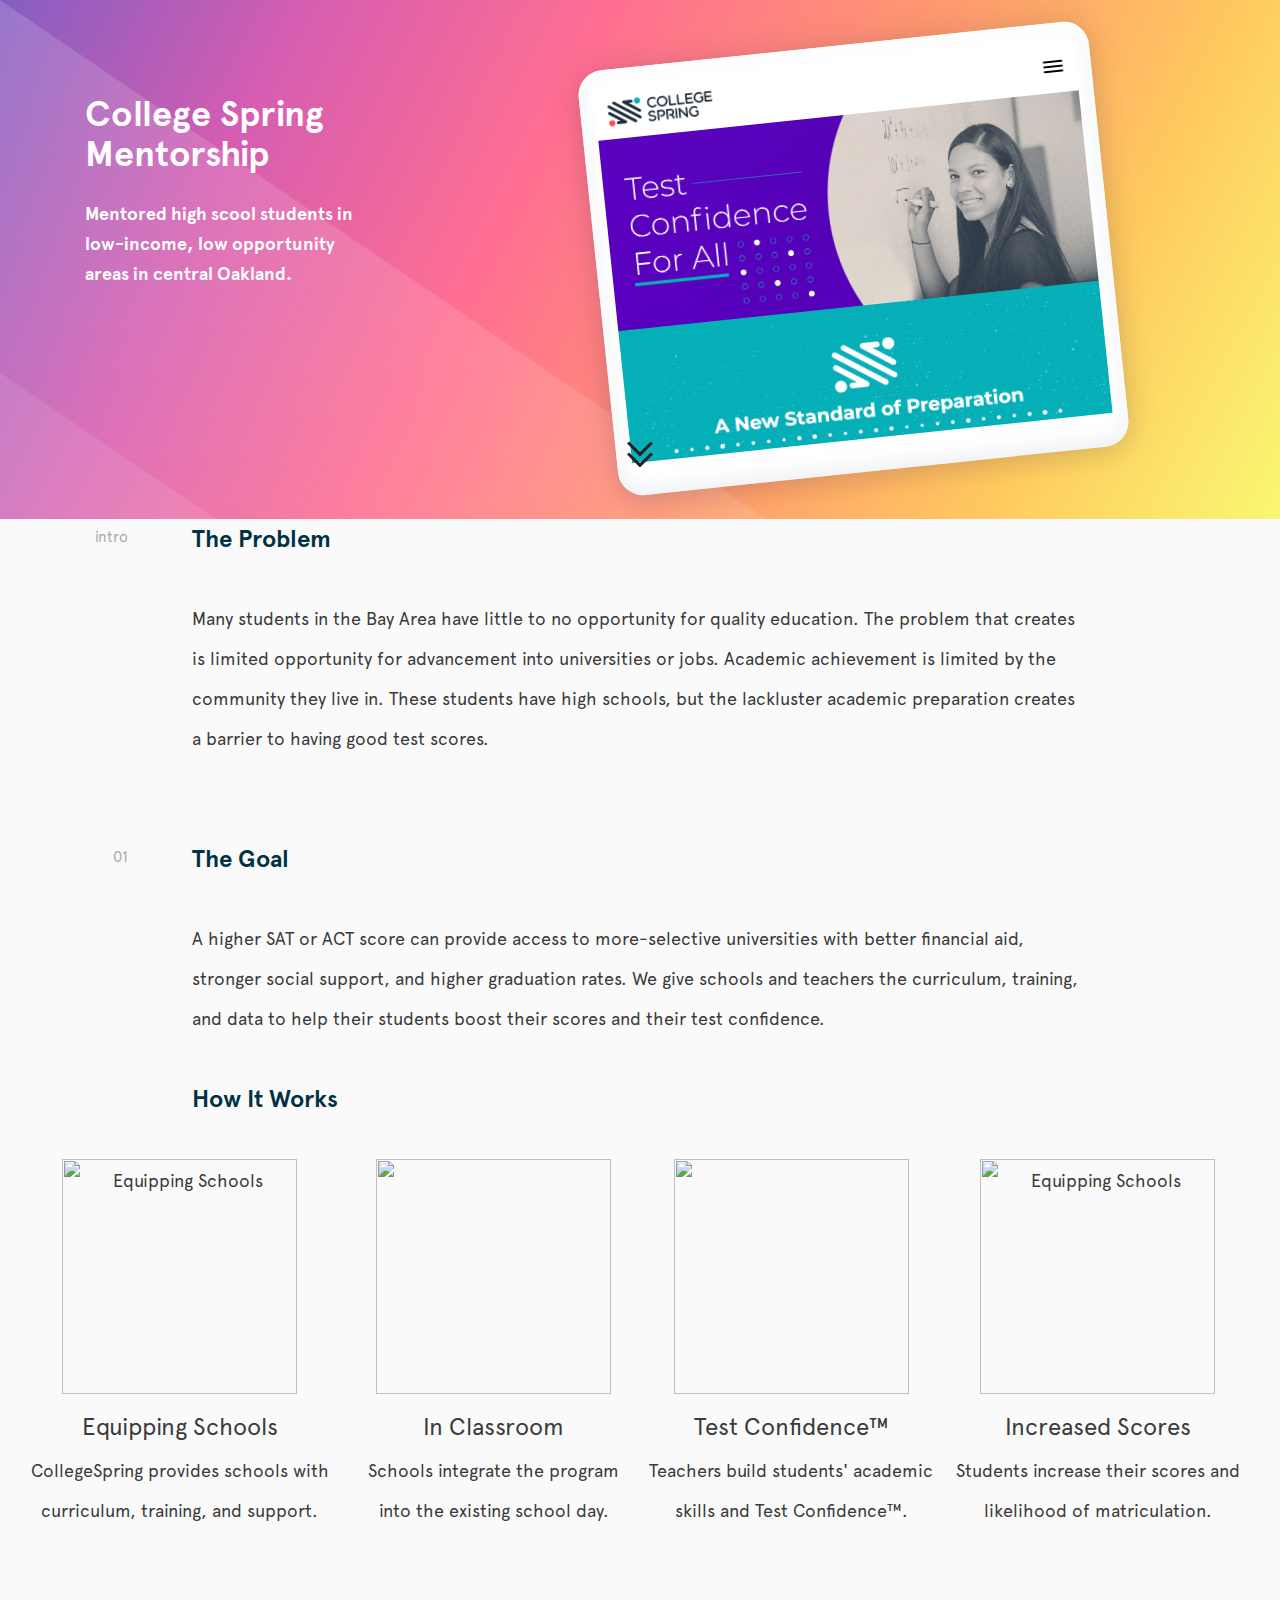
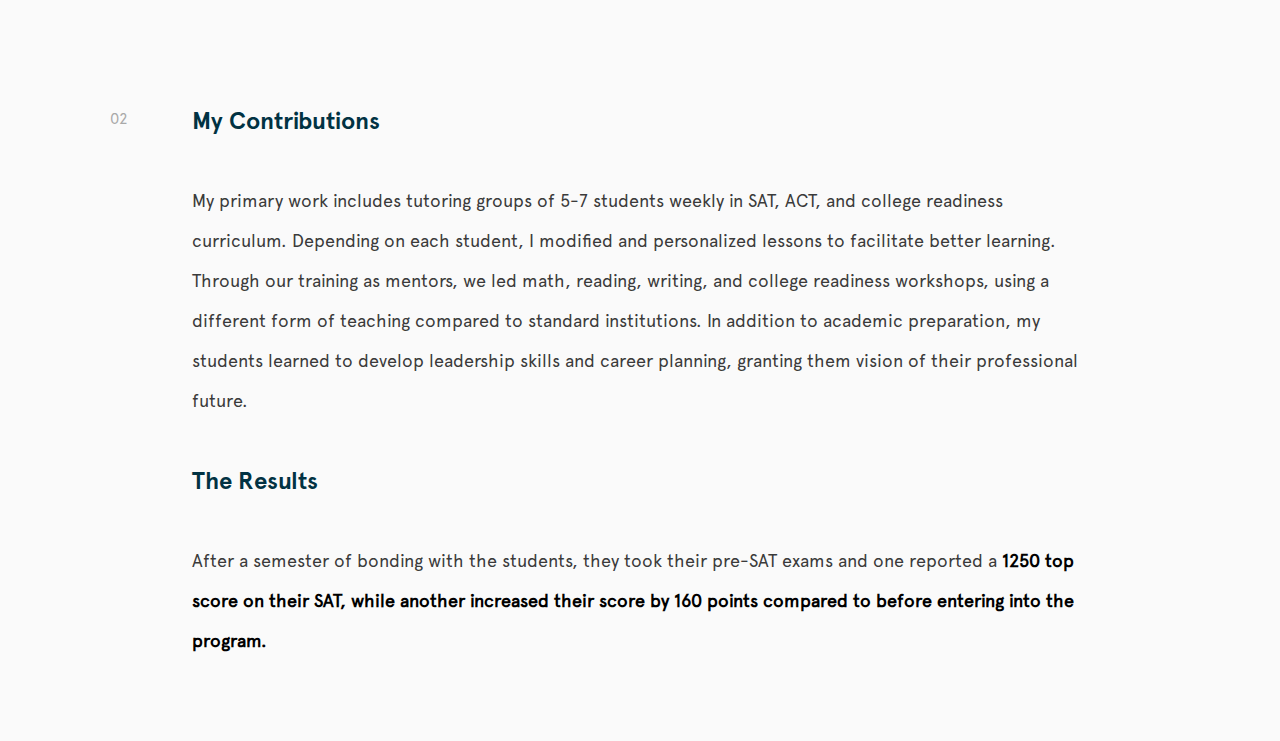
==== projects/collegeSpring/index.html @ b0a42b08 "finished swagelok, finished collegeSpring, finished TSS, working on TAUX" ====
<html>

<head>
    <meta charset="UTF-8">

    <meta name="viewport" content="width=device-width, initial-scale=1">
    <title>Leon CollegeSpring Project</title>
    
    <!-- Bootstrap CSS -->
    <link rel="stylesheet" href="assets/css/additional/bootstrap.css">
    <link rel="stylesheet" href="assets/vendors/linericon/style.css">
    <link rel="stylesheet" href="assets/css/additional/font-awesome.min.css">
    <link rel="stylesheet" href="assets/vendors/owl-carousel/owl.carousel.min.css">
    <link rel="stylesheet" href="assets/vendors/lightbox/simpleLightbox.css">
    <link rel="stylesheet" href="assets/vendors/nice-select/css/nice-select.css">
    <link rel="stylesheet" href="assets/vendors/animate-css/animate.css">
    <link rel="stylesheet" href="assets/vendors/popup/magnific-popup.css">
    <link rel="stylesheet" href="assets/vendors/flaticon/flaticon.css">                                                                               
    <!-- Bootstrap CSS -->
    
    <meta name="Nova theme" content="width=device-width, initial-scale=1">
    <link rel="shortcut icon" type="image/png" href="assets/images/favicon.png"/>

    <link rel="stylesheet" href="https://maxcdn.bootstrapcdn.com/bootstrap/3.3.7/css/bootstrap.min.css"
          integrity="sha384-BVYiiSIFeK1dGmJRAkycuHAHRg32OmUcww7on3RYdg4Va+PmSTsz/K68vbdEjh4u" crossorigin="anonymous">

    <link href="https://fonts.googleapis.com/icon?family=Material+Icons"
          rel="stylesheet">
    <link rel="stylesheet" href="assets/css/style.css"/>
    <link rel="stylesheet" href="assets/css/responsive.css"/>

    <link rel="stylesheet" href="https://maxcdn.bootstrapcdn.com/font-awesome/4.7.0/css/font-awesome.min.css"/>

</head>

<body>

<!-- Navigation
    ================================================== -->
<div class="hero-background">
    <div>
        <img class="strips" src="assets/images/strips.png">
    </div>
    <div class="container">

        <!--navigation-->                                                                                                                                                          
        <!-- Hero-Section
          ================================================== -->

        <div class="hero row">
            <div class="hero-right col-sm-6 col-sm-6">
                <h1 class="header-headline bold"> College Spring Mentorship<br></h1>
                <h4 class="header-running-text light"> Mentored high scool students in low-income, low opportunity areas in central Oakland.</h4>
            </div><!--hero-left-->

            <div class="col-sm-6 col-sm-6 ipad">
                <img class="ipad-screen img-responsive" src="assets/images/collegeSpring.png"/>
            </div>

            <div><img class="arrow" src="assets/images/arrow.svg"/></div>

        </div><!--hero-->

    </div> <!--hero-container-->

</div><!--hero-background-->


<!-- Features
  ================================================== -->


<!-- White-Section
  ================================================== -->

<!--
<div class="white-section row">

    <div class="imac col-sm-6">
        <img class="imac-screen img-responsive" src="assets/images/imac.png">
    </div>

    <div class="col-sm-6">

        <div class="white-section-text">

            <h2 class="imac-section-header light">BACKGROUND</h2>

            <div class="imac-section-desc">

            <span>  <b>As the Smartphone revolution changes how consumers interact with one another, their environment, and the companies they buy from, Suzuki wanted to learn more about Generation Z.</b><br><br>
                Suzuki partnered with Berkeley Innovation to learn about what generation Z, consumers that have been born and raised with technology at their finger tips. Defined as users born from 1997-2003 these consumers will be the focal point of all companies technical or not.</span>
            </div>
        </div>
    </div>
</div>
-->

<!-- Team
  ================================================== -->
<div id="team" class="team">
            <div class="side-section">
            <h4>intro</h4>
            </div>
            
            <div class="section-header">
                <span>  
                    <b>The Problem</b>
                    <br><br>
                <div class="section-content">
                    <span>Many students in the Bay Area have little to no opportunity for quality education. The problem that creates is limited opportunity for advancement into universities or jobs. Academic achievement is limited by the community they live in. These students have high schools, but the lackluster academic preparation creates a barrier to having good test scores.</span>
                </div>
                </span>
            </div>

</div> <!--team-section--->

<div id="team" class="team">
            <div class="side-section">
            <h4>01</h4>
            </div>
            
            <div class="section-header">         
                <span>  
                    <b>The Goal</b>
                    <br><br>
                <div class="section-content">
                    <span>A higher SAT or ACT score can provide access to more-selective universities with better financial aid, stronger social support, and higher graduation rates. We give schools and teachers the curriculum, training, and data to help their students boost their scores and their test confidence.<br>
                    </span>
                </div>
                </span>
                
                <span>  
                    <b>How It Works</b>
                    <br><br>
                <div class="section-content">
                    <span>
                        <div class="icons_count_4">
                            <div class="icon">
                                <div class="image">
                                    <img src="http://collegespring.org/wp-content/uploads/2018/07/CollegeSpring_arrow_Icon_slate-1.png" alt="Equipping Schools" width="235">
                                </div>
                                <center><h3>Equipping Schools</h3></center>
                                <p>CollegeSpring provides schools with curriculum, training, and support.</p>
                            </div>
                            <div class="icon">
                                <div class="image">
                                    <img src="http://collegespring.org/wp-content/uploads/2018/07/School_arrow_Icon_slate-1.png" width="235">
                                </div>
                                <center><h3>In Classroom</h3></center>
                                <p>Schools integrate the program into the existing school day.</p>
                            </div>
                            <div class="icon">
                                <div class="image">
                                    <img src="http://collegespring.org/wp-content/uploads/2018/07/Teachers_arrow_Icon_slate-1.png" width="235">
                                </div>
                                <center><h3>Test Confidence™</h3></center>
                                <p>Teachers build students' academic skills and Test Confidence™.</p>
                            </div>
                            <div class="icon">
                                <div class="image">
                                    <img src="http://collegespring.org/wp-content/uploads/2018/07/Students_arrow_Icon_slate-1.png" alt="Equipping Schools" width="235">
                                </div>
                                <center><h3>Increased Scores</h3></center>
                                <p>Students increase their scores and likelihood of matriculation.</p>
                            </div>
                        </div>
                    </span>
                
                    
                </div>
                </span>
            </div>

</div> <!--team-section--->


<div id="team" class="team">
            <div class="side-section">
            <h4>02</h4>
            </div>
    
            <div class="section-header">
                <span>  
                    <b>My Contributions</b>
                    <br><br>
                    <div class="section-content">
                        <span> My primary work includes tutoring groups of 5-7 students weekly in SAT, ACT, and college readiness curriculum. Depending on each student, I modified and personalized lessons to facilitate better learning. Through our training as mentors, we led math, reading, writing, and college readiness workshops, using a different form of teaching compared to standard institutions. In addition to academic preparation, my students learned to develop leadership skills and career planning, granting them vision of their professional future. 
                        </span>
                    </div>
                </span>
                
                <span>
                    <b>The Results</b>
                    <br><br>
                    <div class="section-content">
                        After a semester of bonding with the students, they took their pre-SAT exams and one reported a <b>1250 top score on their SAT, while another increased their score by 160 points compared to before entering into the program.</b>
                    </div>
                </span>

            </div>

</div>
<script src="https://code.jquery.com/jquery-3.2.1.min.js"
        integrity="sha256-hwg4gsxgFZhOsEEamdOYGBf13FyQuiTwlAQgxVSNgt4="
        crossorigin="anonymous"></script>

<script src="assets/js/script.js"></script>

</body>

</html>
---- projects/collegeSpring/assets/vendors/linericon/style.css ----
@font-face {
	font-family: 'Linearicons-Free';
	src:url('fonts/Linearicons-Free.eot?w118d');
	src:url('fonts/Linearicons-Free.eot?#iefixw118d') format('embedded-opentype'),
		url('fonts/Linearicons-Free.woff2?w118d') format('woff2'),
		url('fonts/Linearicons-Free.woff?w118d') format('woff'),
		url('fonts/Linearicons-Free.ttf?w118d') format('truetype'),
		url('fonts/Linearicons-Free.svg?w118d#Linearicons-Free') format('svg');
	font-weight: normal;
	font-style: normal;
}

.lnr {
	font-family: 'Linearicons-Free';
	speak: none;
	font-style: normal;
	font-weight: normal;
	font-variant: normal;
	text-transform: none;
	line-height: 1;

	/* Better Font Rendering =========== */
	-webkit-font-smoothing: antialiased;
	-moz-osx-font-smoothing: grayscale;
}

.lnr-home:before {
	content: "\e800";
}
.lnr-apartment:before {
	content: "\e801";
}
.lnr-pencil:before {
	content: "\e802";
}
.lnr-magic-wand:before {
	content: "\e803";
}
.lnr-drop:before {
	content: "\e804";
}
.lnr-lighter:before {
	content: "\e805";
}
.lnr-poop:before {
	content: "\e806";
}
.lnr-sun:before {
	content: "\e807";
}
.lnr-moon:before {
	content: "\e808";
}
.lnr-cloud:before {
	content: "\e809";
}
.lnr-cloud-upload:before {
	content: "\e80a";
}
.lnr-cloud-download:before {
	content: "\e80b";
}
.lnr-cloud-sync:before {
	content: "\e80c";
}
.lnr-cloud-check:before {
	content: "\e80d";
}
.lnr-database:before {
	content: "\e80e";
}
.lnr-lock:before {
	content: "\e80f";
}
.lnr-cog:before {
	content: "\e810";
}
.lnr-trash:before {
	content: "\e811";
}
.lnr-dice:before {
	content: "\e812";
}
.lnr-heart:before {
	content: "\e813";
}
.lnr-star:before {
	content: "\e814";
}
.lnr-star-half:before {
	content: "\e815";
}
.lnr-star-empty:before {
	content: "\e816";
}
.lnr-flag:before {
	content: "\e817";
}
.lnr-envelope:before {
	content: "\e818";
}
.lnr-paperclip:before {
	content: "\e819";
}
.lnr-inbox:before {
	content: "\e81a";
}
.lnr-eye:before {
	content: "\e81b";
}
.lnr-printer:before {
	content: "\e81c";
}
.lnr-file-empty:before {
	content: "\e81d";
}
.lnr-file-add:before {
	content: "\e81e";
}
.lnr-enter:before {
	content: "\e81f";
}
.lnr-exit:before {
	content: "\e820";
}
.lnr-graduation-hat:before {
	content: "\e821";
}
.lnr-license:before {
	content: "\e822";
}
.lnr-music-note:before {
	content: "\e823";
}
.lnr-film-play:before {
	content: "\e824";
}
.lnr-camera-video:before {
	content: "\e825";
}
.lnr-camera:before {
	content: "\e826";
}
.lnr-picture:before {
	content: "\e827";
}
.lnr-book:before {
	content: "\e828";
}
.lnr-bookmark:before {
	content: "\e829";
}
.lnr-user:before {
	content: "\e82a";
}
.lnr-users:before {
	content: "\e82b";
}
.lnr-shirt:before {
	content: "\e82c";
}
.lnr-store:before {
	content: "\e82d";
}
.lnr-cart:before {
	content: "\e82e";
}
.lnr-tag:before {
	content: "\e82f";
}
.lnr-phone-handset:before {
	content: "\e830";
}
.lnr-phone:before {
	content: "\e831";
}
.lnr-pushpin:before {
	content: "\e832";
}
.lnr-map-marker:before {
	content: "\e833";
}
.lnr-map:before {
	content: "\e834";
}
.lnr-location:before {
	content: "\e835";
}
.lnr-calendar-full:before {
	content: "\e836";
}
.lnr-keyboard:before {
	content: "\e837";
}
.lnr-spell-check:before {
	content: "\e838";
}
.lnr-screen:before {
	content: "\e839";
}
.lnr-smartphone:before {
	content: "\e83a";
}
.lnr-tablet:before {
	content: "\e83b";
}
.lnr-laptop:before {
	content: "\e83c";
}
.lnr-laptop-phone:before {
	content: "\e83d";
}
.lnr-power-switch:before {
	content: "\e83e";
}
.lnr-bubble:before {
	content: "\e83f";
}
.lnr-heart-pulse:before {
	content: "\e840";
}
.lnr-construction:before {
	content: "\e841";
}
.lnr-pie-chart:before {
	content: "\e842";
}
.lnr-chart-bars:before {
	content: "\e843";
}
.lnr-gift:before {
	content: "\e844";
}
.lnr-diamond:before {
	content: "\e845";
}
.lnr-linearicons:before {
	content: "\e846";
}
.lnr-dinner:before {
	content: "\e847";
}
.lnr-coffee-cup:before {
	content: "\e848";
}
.lnr-leaf:before {
	content: "\e849";
}
.lnr-paw:before {
	content: "\e84a";
}
.lnr-rocket:before {
	content: "\e84b";
}
.lnr-briefcase:before {
	content: "\e84c";
}
.lnr-bus:before {
	content: "\e84d";
}
.lnr-car:before {
	content: "\e84e";
}
.lnr-train:before {
	content: "\e84f";
}
.lnr-bicycle:before {
	content: "\e850";
}
.lnr-wheelchair:before {
	content: "\e851";
}
.lnr-select:before {
	content: "\e852";
}
.lnr-earth:before {
	content: "\e853";
}
.lnr-smile:before {
	content: "\e854";
}
.lnr-sad:before {
	content: "\e855";
}
.lnr-neutral:before {
	content: "\e856";
}
.lnr-mustache:before {
	content: "\e857";
}
.lnr-alarm:before {
	content: "\e858";
}
.lnr-bullhorn:before {
	content: "\e859";
}
.lnr-volume-high:before {
	content: "\e85a";
}
.lnr-volume-medium:before {
	content: "\e85b";
}
.lnr-volume-low:before {
	content: "\e85c";
}
.lnr-volume:before {
	content: "\e85d";
}
.lnr-mic:before {
	content: "\e85e";
}
.lnr-hourglass:before {
	content: "\e85f";
}
.lnr-undo:before {
	content: "\e860";
}
.lnr-redo:before {
	content: "\e861";
}
.lnr-sync:before {
	content: "\e862";
}
.lnr-history:before {
	content: "\e863";
}
.lnr-clock:before {
	content: "\e864";
}
.lnr-download:before {
	content: "\e865";
}
.lnr-upload:before {
	content: "\e866";
}
.lnr-enter-down:before {
	content: "\e867";
}
.lnr-exit-up:before {
	content: "\e868";
}
.lnr-bug:before {
	content: "\e869";
}
.lnr-code:before {
	content: "\e86a";
}
.lnr-link:before {
	content: "\e86b";
}
.lnr-unlink:before {
	content: "\e86c";
}
.lnr-thumbs-up:before {
	content: "\e86d";
}
.lnr-thumbs-down:before {
	content: "\e86e";
}
.lnr-magnifier:before {
	content: "\e86f";
}
.lnr-cross:before {
	content: "\e870";
}
.lnr-menu:before {
	content: "\e871";
}
.lnr-list:before {
	content: "\e872";
}
.lnr-chevron-up:before {
	content: "\e873";
}
.lnr-chevron-down:before {
	content: "\e874";
}
.lnr-chevron-left:before {
	content: "\e875";
}
.lnr-chevron-right:before {
	content: "\e876";
}
.lnr-arrow-up:before {
	content: "\e877";
}
.lnr-arrow-down:before {
	content: "\e878";
}
.lnr-arrow-left:before {
	content: "\e879";
}
.lnr-arrow-right:before {
	content: "\e87a";
}
.lnr-move:before {
	content: "\e87b";
}
.lnr-warning:before {
	content: "\e87c";
}
.lnr-question-circle:before {
	content: "\e87d";
}
.lnr-menu-circle:before {
	content: "\e87e";
}
.lnr-checkmark-circle:before {
	content: "\e87f";
}
.lnr-cross-circle:before {
	content: "\e880";
}
.lnr-plus-circle:before {
	content: "\e881";
}
.lnr-circle-minus:before {
	content: "\e882";
}
.lnr-arrow-up-circle:before {
	content: "\e883";
}
.lnr-arrow-down-circle:before {
	content: "\e884";
}
.lnr-arrow-left-circle:before {
	content: "\e885";
}
.lnr-arrow-right-circle:before {
	content: "\e886";
}
.lnr-chevron-up-circle:before {
	content: "\e887";
}
.lnr-chevron-down-circle:before {
	content: "\e888";
}
.lnr-chevron-left-circle:before {
	content: "\e889";
}
.lnr-chevron-right-circle:before {
	content: "\e88a";
}
.lnr-crop:before {
	content: "\e88b";
}
.lnr-frame-expand:before {
	content: "\e88c";
}
.lnr-frame-contract:before {
	content: "\e88d";
}
.lnr-layers:before {
	content: "\e88e";
}
.lnr-funnel:before {
	content: "\e88f";
}
.lnr-text-format:before {
	content: "\e890";
}
.lnr-text-format-remove:before {
	content: "\e891";
}
.lnr-text-size:before {
	content: "\e892";
}
.lnr-bold:before {
	content: "\e893";
}
.lnr-italic:before {
	content: "\e894";
}
.lnr-underline:before {
	content: "\e895";
}
.lnr-strikethrough:before {
	content: "\e896";
}
.lnr-highlight:before {
	content: "\e897";
}
.lnr-text-align-left:before {
	content: "\e898";
}
.lnr-text-align-center:before {
	content: "\e899";
}
.lnr-text-align-right:before {
	content: "\e89a";
}
.lnr-text-align-justify:before {
	content: "\e89b";
}
.lnr-line-spacing:before {
	content: "\e89c";
}
.lnr-indent-increase:before {
	content: "\e89d";
}
.lnr-indent-decrease:before {
	content: "\e89e";
}
.lnr-pilcrow:before {
	content: "\e89f";
}
.lnr-direction-ltr:before {
	content: "\e8a0";
}
.lnr-direction-rtl:before {
	content: "\e8a1";
}
.lnr-page-break:before {
	content: "\e8a2";
}
.lnr-sort-alpha-asc:before {
	content: "\e8a3";
}
.lnr-sort-amount-asc:before {
	content: "\e8a4";
}
.lnr-hand:before {
	content: "\e8a5";
}
.lnr-pointer-up:before {
	content: "\e8a6";
}
.lnr-pointer-right:before {
	content: "\e8a7";
}
.lnr-pointer-down:before {
	content: "\e8a8";
}
.lnr-pointer-left:before {
	content: "\e8a9";
}
---- projects/collegeSpring/assets/vendors/lightbox/simpleLightbox.css ----
.slbOverlay, .slbWrapOuter, .slbWrap {
  position: fixed;
  top: 0;
  right: 0;
  bottom: 0;
  left: 0;
}

.slbOverlay {
  overflow: hidden;
  z-index: 2000;
  background-color: #000;
  opacity: 0.7;
  filter: alpha(opacity=70);
  -webkit-animation: slbOverlay 0.5s;
  -moz-animation: slbOverlay 0.5s;
  animation: slbOverlay 0.5s;
}

.slbWrapOuter {
  overflow-x: hidden;
  overflow-y: auto;
  z-index: 2010;
}

.slbWrap {
  position: absolute;
  text-align: center;
}

.slbWrap:before {
  content: "";
  display: inline-block;
  height: 100%;
  vertical-align: middle;
}

.slbContentOuter {
  display: inline-block;
  vertical-align: middle;
  margin: 0px auto;
  padding: 0 1em;
  box-sizing: border-box;
  z-index: 2020;
  text-align: left;
  max-width: 100%;
}

.slbContentEl .slbContentOuter {
  padding: 5em 1em;
}

.slbContent {
  position: relative;
}

.slbContentEl .slbContent {
  -webkit-animation: slbEnter 0.3s;
  -moz-animation: slbEnter 0.3s;
  animation: slbEnter 0.3s;
  background-color: #fff;
  box-shadow: 0 0.2em 1em rgba(0, 0, 0, 0.4);
}

.slbImageWrap {
  -webkit-animation: slbEnter 0.3s;
  -moz-animation: slbEnter 0.3s;
  animation: slbEnter 0.3s;
  position: relative;
}

.slbImageWrap:after {
  content: "";
  position: absolute;
  left: 0;
  right: 0;
  top: 5em;
  bottom: 5em;
  display: block;
  z-index: -1;
  box-shadow: 0 0.2em 1em rgba(0, 0, 0, 0.6);
  background-color: #FFF;
}

.slbImage {
  width: auto;
  max-width: 100%;
  height: auto;
  display: block;
  line-height: 0;
  box-sizing: border-box;
  padding: 5em 0;
  margin: 0 auto;
}

.slbCaption {
  display: inline-block;
  max-width: 100%;
  overflow: hidden;
  text-overflow: ellipsis;
  white-space: nowrap;
  word-wrap: normal;
  font-size: 1.4em;
  position: absolute;
  left: 0;
  right: 0;
  bottom: 0;
  padding: 0.71429em 0;
  color: #fff;
  color: rgba(255, 255, 255, 0.7);
  text-align: center;
}

.slbCloseBtn, .slbArrow {
  margin: 0;
  padding: 0;
  border: 0;
  cursor: pointer;
  background: none;
}

.slbCloseBtn::-moz-focus-inner, .slbArrow::-moz-focus-inner {
  padding: 0;
  border: 0;
}

.slbCloseBtn:hover, .slbArrow:hover {
  opacity: 0.5;
}

.slbCloseBtn:active, .slbArrow:active {
  opacity: 0.8;
}

.slbCloseBtn {
  -webkit-animation: slbEnter 0.3s;
  -moz-animation: slbEnter 0.3s;
  animation: slbEnter 0.3s;
  font-size: 3em;
  width: 1.66667em;
  height: 1.66667em;
  line-height: 1.66667em;
  position: absolute;
  right: -0.33333em;
  top: 0;
  color: #fff;
  color: rgba(255, 255, 255, 0.7);
  text-align: center;
    outline: none;
    box-shadow: none;
}

.slbLoading .slbCloseBtn {
  display: none;
}

.slbLoadingText {
  font-size: 1.4em;
  color: #fff;
  color: rgba(255, 255, 255, 0.9);
}

.slbArrows {
  position: fixed;
  top: 50%;
  left: 0;
  right: 0;
}

.slbLoading .slbArrows {
  display: none;
}

.slbArrow {
  position: absolute;
  top: 50%;
  margin-top: -5em;
  width: 5em;
  height: 10em;
  opacity: 0.7;
  text-indent: -999em;
  overflow: hidden;
    outline: none;
    box-shadow: none;
}

.slbArrow:before {
  content: "";
  position: absolute;
  top: 50%;
  left: 50%;
  margin: -0.8em 0 0 -0.8em;
  border: 0.8em solid transparent;
}

.slbArrow.next {
  right: 0;
}

.slbArrow.next:before {
  border-left-color: #fff;
}

.slbArrow.prev {
  left: 0;
}

.slbArrow.prev:before {
  border-right-color: #fff;
}

.slbIframeCont {
  width: 80em;
  height: 0;
  overflow: hidden;
  padding-top: 56.25%;
  margin: 5em 0;
}

.slbIframe {
  position: absolute;
  top: 0;
  left: 0;
  width: 100%;
  height: 100%;
  box-shadow: 0 0.2em 1em rgba(0, 0, 0, 0.6);
  background: #000;
}

@-webkit-keyframes slbOverlay {
  from {
    opacity: 0;
  }
  to {
    opacity: 0.7;
  }
}

@-moz-keyframes slbOverlay {
  from {
    opacity: 0;
  }
  to {
    opacity: 0.7;
  }
}

@keyframes slbOverlay {
  from {
    opacity: 0;
  }
  to {
    opacity: 0.7;
  }
}

@-webkit-keyframes slbEnter {
  from {
    opacity: 0;
    -webkit-transform: translate3d(0, -1em, 0);
  }
  to {
    opacity: 1;
    -webkit-transform: translate3d(0, 0, 0);
  }
}

@-moz-keyframes slbEnter {
  from {
    opacity: 0;
    -moz-transform: translate3d(0, -1em, 0);
  }
  to {
    opacity: 1;
    -moz-transform: translate3d(0, 0, 0);
  }
}

@keyframes slbEnter {
  from {
    opacity: 0;
    -webkit-transform: translate3d(0, -1em, 0);
    -moz-transform: translate3d(0, -1em, 0);
    -ms-transform: translate3d(0, -1em, 0);
    -o-transform: translate3d(0, -1em, 0);
    transform: translate3d(0, -1em, 0);
  }
  to {
    opacity: 1;
    -webkit-transform: translate3d(0, 0, 0);
    -moz-transform: translate3d(0, 0, 0);
    -ms-transform: translate3d(0, 0, 0);
    -o-transform: translate3d(0, 0, 0);
    transform: translate3d(0, 0, 0);
  }
}
---- projects/collegeSpring/assets/vendors/nice-select/css/nice-select.css ----
.nice-select {
  -webkit-tap-highlight-color: transparent;
  background-color: #fff;
  border-radius: 5px;
  border: solid 1px #e8e8e8;
  box-sizing: border-box;
  clear: both;
  cursor: pointer;
  display: block;
  float: left;
  font-family: inherit;
  font-size: 14px;
  font-weight: normal;
  height: 42px;
  line-height: 40px;
  outline: none;
  padding-left: 18px;
  padding-right: 30px;
  position: relative;
  text-align: left !important;
  -webkit-transition: all 0.2s ease-in-out;
  transition: all 0.2s ease-in-out;
  -webkit-user-select: none;
     -moz-user-select: none;
      -ms-user-select: none;
          user-select: none;
  white-space: nowrap;
  width: auto; }
  .nice-select:hover {
    border-color: #dbdbdb; }
  .nice-select:active, .nice-select.open, .nice-select:focus {
    border-color: #999; }
  .nice-select:after {
    border-bottom: 2px solid #999;
    border-right: 2px solid #999;
    content: '';
    display: block;
    height: 5px;
    margin-top: -4px;
    pointer-events: none;
    position: absolute;
    right: 12px;
    top: 50%;
    -webkit-transform-origin: 66% 66%;
        -ms-transform-origin: 66% 66%;
            transform-origin: 66% 66%;
    -webkit-transform: rotate(45deg);
        -ms-transform: rotate(45deg);
            transform: rotate(45deg);
    -webkit-transition: all 0.15s ease-in-out;
    transition: all 0.15s ease-in-out;
    width: 5px; }
  .nice-select.open:after {
    -webkit-transform: rotate(-135deg);
        -ms-transform: rotate(-135deg);
            transform: rotate(-135deg); }
  .nice-select.open .list {
    opacity: 1;
    pointer-events: auto;
    -webkit-transform: scale(1) translateY(0);
        -ms-transform: scale(1) translateY(0);
            transform: scale(1) translateY(0); }
  .nice-select.disabled {
    border-color: #ededed;
    color: #999;
    pointer-events: none; }
    .nice-select.disabled:after {
      border-color: #cccccc; }
  .nice-select.wide {
    width: 100%; }
    .nice-select.wide .list {
      left: 0 !important;
      right: 0 !important; }
  .nice-select.right {
    float: right; }
    .nice-select.right .list {
      left: auto;
      right: 0; }
  .nice-select.small {
    font-size: 12px;
    height: 36px;
    line-height: 34px; }
    .nice-select.small:after {
      height: 4px;
      width: 4px; }
    .nice-select.small .option {
      line-height: 34px;
      min-height: 34px; }
  .nice-select .list {
    background-color: #fff;
    border-radius: 5px;
    box-shadow: 0 0 0 1px rgba(68, 68, 68, 0.11);
    box-sizing: border-box;
    margin-top: 4px;
    opacity: 0;
    overflow: hidden;
    padding: 0;
    pointer-events: none;
    position: absolute;
    top: 100%;
    left: 0;
    -webkit-transform-origin: 50% 0;
        -ms-transform-origin: 50% 0;
            transform-origin: 50% 0;
    -webkit-transform: scale(0.75) translateY(-21px);
        -ms-transform: scale(0.75) translateY(-21px);
            transform: scale(0.75) translateY(-21px);
    -webkit-transition: all 0.2s cubic-bezier(0.5, 0, 0, 1.25), opacity 0.15s ease-out;
    transition: all 0.2s cubic-bezier(0.5, 0, 0, 1.25), opacity 0.15s ease-out;
    z-index: 9; }
    .nice-select .list:hover .option:not(:hover) {
      background-color: transparent !important; }
  .nice-select .option {
    cursor: pointer;
    font-weight: 400;
    line-height: 40px;
    list-style: none;
    min-height: 40px;
    outline: none;
    padding-left: 18px;
    padding-right: 29px;
    text-align: left;
    -webkit-transition: all 0.2s;
    transition: all 0.2s; }
    .nice-select .option:hover, .nice-select .option.focus, .nice-select .option.selected.focus {
      background-color: #f6f6f6; }
    .nice-select .option.selected {
      font-weight: bold; }
    .nice-select .option.disabled {
      background-color: transparent;
      color: #999;
      cursor: default; }

.no-csspointerevents .nice-select .list {
  display: none; }

.no-csspointerevents .nice-select.open .list {
  display: block; }
---- projects/collegeSpring/assets/vendors/flaticon/flaticon.css ----
/*
  	Flaticon icon font: Flaticon
  	Creation date: 26/06/2018 17:19
  	*/

@font-face {
  font-family: "Flaticon";
  src: url("./Flaticon.eot");
  src: url("./Flaticon.eot?#iefix") format("embedded-opentype"),
       url("./Flaticon.woff") format("woff"),
       url("./Flaticon.ttf") format("truetype"),
       url("./Flaticon.svg#Flaticon") format("svg");
  font-weight: normal;
  font-style: normal;
}

@media screen and (-webkit-min-device-pixel-ratio:0) {
  @font-face {
    font-family: "Flaticon";
    src: url("./Flaticon.svg#Flaticon") format("svg");
  }
}

[class^="flaticon-"]:before, [class*=" flaticon-"]:before,
[class^="flaticon-"]:after, [class*=" flaticon-"]:after {   
  font-family: Flaticon;
        font-size: 20px;
font-style: normal;
margin-left: 20px;
}

.flaticon-skyline:before { content: "\f100"; }
.flaticon-sketch:before { content: "\f101"; }
.flaticon-city:before { content: "\f102"; }
---- projects/collegeSpring/assets/css/style.css ----
@import url('https://fonts.googleapis.com/css?family=Montserrat:300,400,500,700');

@font-face {
  font-family: Circular-Book;
  /*src: url("circular/CircularStd-Book.otf") format("opentype");*/
  src: url("../fonts/Apercu.otf") format("opentype");
}

@font-face {
  font-family: Circular-Medium;
  /*src: url("circular/CircularStd-Medium.otf") format("opentype");*/
  src: url("../fonts/ApercuBold.otf") format("opentype");
}

@font-face {
  font-family: Circular-Bold;
  src: url("../fonts/ApercuBold.otf") format("opentype");
}

ol {
    color: purple;
}

.section-header b {
    color: #013243;
}
.section-content b {
    color: black;
}
body {
    font-family: Circular-Bold;
    color: #3B3B3B;
    margin: 0;
    padding: 0;
    background-color: #FAFAFA;
}


div {
    display: block;
}

.side-section {
    display: inline;
    width: 15%;
    height: 200px;
    float: left;
    text-align: right;
    padding-right: 5%;
}
.side-section h4{
    font-family: Circular-Book;
    color: darkgray;
    font-size: 15;
}
.section-header {
    font-family: Circular-Bold;
    text-align: left;
    font-weight: 300;
    font-size: 24px;
    line-height: 40px;
    margin: auto;
    padding-bottom: 40px;
    padding-left: 15%;
    padding-right: 15%;
}
.section-content {
    font-family: Circular-Book;
    text-align: left;
    font-weight: 300;
    font-size: 18px;
    line-height: 40px;
    margin: auto;
    padding-bottom: 40px;
}

.header-right {
    display: none;
}

.navbar-item {
    color: #ffffff;
    padding: 10px;
}

.navbar-item:hover {
    color: #58d5f7;
    text-decoration: none;
}

.hero-background {
    overflow: hidden;
    position: relative;
    background: -webkit-linear-gradient(117deg, #845EC2, #D65DB1, #FF6F91, #FF9671, #FFC75F, #F9F871);
    background: linear-gradient(117deg, #845EC2, #D65DB1, #FF6F91, #FF9671, #FFC75F, #F9F871);

}

.bold {
    font-weight: 600;
}

.light {
    font-weight: 300;
}

.dark {
    color: darkslategray;
    text-decoration-color: darkslategray;
}

.header {
    padding-top: 35px;
    width: 100%;
    height: 100px;
    position: relative;
    z-index: 999;
}

.logo {
    max-width: 100px;
    padding-left: 0;
    padding-top: 5px;
}

.header-btn {
    background-color: #0ABCEB;
    border-radius: 10px;
    border: #0ABCEB;
    float: right;
    width: 195px;
    height: 51px;
    color: white;
    -webkit-transition-duration: 0.4s;
    transition-duration: 0.4s;
    margin-top: -10px;
}

.header-btn:hover {
    background-color: #58d5f7;
    color: white;
    border-radius: 20px;
    -webkit-box-shadow: -1px 9px 46px -17px rgba(43, 43, 43, 1);
    -moz-box-shadow: -1px 9px 46px -17px rgba(43, 43, 43, 1);
    box-shadow: -1px 9px 46px -17px rgba(43, 43, 43, 1);
}

.hero {
    position: relative;
    z-index: 999;
    padding-bottom: 60px;
}

.arrow {
    position: absolute;
    left: 0;
    right: 0;
    top: 85%;
    margin: auto;
    padding-bottom: 40px;
    text-align: center;
    cursor: pointer;
    transition: transform .4s ease;
    animation: MoveUpDown 1s linear infinite;
}

@keyframes MoveUpDown {
  0%, 100% {
    bottom: 0;
  }
  50% {
    bottom: 50px;
  }
}

.macbook {
    margin: auto;
    padding-bottom: 35px;
}

.hero-right {
    color: #fff;
    text-align: center;
}

.ipad {
    display: none;
}

.ipad-screen {
    display: none;
}

.hero-btn {
    -webkit-transition-duration: 0.4s;
    transition-duration: 0.4s;
    background-color: #25F18B;
    border-radius: 10px;
    border: 1px solid #25F18B;
    width: 210px;
    height: 51px;
    color: white;
    margin: 30px auto;
}

.hero-btn:hover {
    background-color: #6affb4;
    color: white;
    border-radius: 20px;
    -webkit-box-shadow: -1px 9px 46px -17px rgba(43, 43, 43, 1);
    -moz-box-shadow: -1px 9px 46px -17px rgba(43, 43, 43, 1);
    box-shadow: -1px 9px 46px -17px rgba(43, 43, 43, 1);
}

.header-headline {
    padding-top: 0;
    padding-bottom: 15px;
    text-align: center;
}

.header-running-text {
    text-align: center;
    max-width: 287px;
    line-height: 1.5;
    margin: auto;
}

.logos-section {
    background-color: #F9FAFA;
    text-align: center;
}

.logos {
    padding: 30px;
    max-width: 100%;
}

.features-section {
    background-color: black;
    padding-top: 40px;
    padding-bottom: 80px;
    text-align: center;
    padding-bottom: 90px;
    position: relative;
}

.features-headline {
    color: white;
}

.features-container {
    margin: auto;
}

.feature {
    text-align: center;
    padding: 30px;
}

.feature-no-display {
    
    opacity: 0;
    -webkit-transform: translateY(15%) translateZ(0);
    -moz-transform: translateY(15%) translateZ(0);
    transform: translateY(15%) translateZ(0);
    -webkit-transition: -webkit-transform 0.4s ease-out, opacity 0.4s ease;
    -moz-transition: -moz-transform 0.4s ease-out, opacity 0.4s ease;
    -o-transition: -o-transform 0.4s ease-out, opacity 0.4s ease;
    transition: transform 0.4s ease-out, opacity 0.4s ease;
}

.feature-display {
    opacity: 1;
    -webkit-transform: translateY(0) translateZ(0);
    -moz-transform: translateY(0) translateZ(0);
    transform: translateY(0) translateZ(0);
}

.feature-display-mid {
    transition-delay: 0.15s;
}

.feature-display-last {
    transition-delay: 0.30s;
}


.feature-icon {
    background-color: black;
    border-radius: 50%;
    height: 5.625em;
    width: 5.625em;
    display: flex;
    justify-content: center;
    align-items: center;
    margin: auto;
    
}


.feature-head-text {
    color: white;
    padding-top: 15px;
}

.feature-subtext {
    color: darkslategray;
    font-size: 15;
}

.feature-img {
    max-width: 200%;
    border-radius: 50%;
    height: 5.625em;
    width: 5.625em;
    object-fit: cover;
}
.col-img-norm {
    max-width: 100%;
    border-radius: 0%;
    height: 13.625em;
    width: 13.625em;
    object-fit: cover;
    padding: 20;
}

.col-img {
    max-width: 100%;
    border-radius: 0%;
    height: 13.625em;
    width: 13.625em;
    object-fit: cover;
    padding: 20;
}
.col-img:hover {
    transition-duration: 0.2s;
    transform: scale(1.30);
}
.col-img-big {
    max-width: 200%;
    border-radius: 50%;
    height: 9.625em;
    width: 9.625em;
    object-fit: cover;
    padding: 20;
}

.feature-img-large {
    max-width: 200%;
    border-radius: 5%;
    height: 75%;
    width: 75%;
    object-fit: scale-down;
    display: block;
    margin-left: auto;
    margin-right: auto;
}

.feature-img-large-text{
    padding: 2% 0 0 0;
    font-family: Circular-Book;
    color: darkslategrey;
    font-size: 15;
    text-align: justify;
    
}

.white-section {
    max-width: 1400px;
    margin: auto;
    overflow: hidden;

}

.white-section-text {
    text-align: center;
}

.imac {
}

.imac-section-header {
    padding-bottom: 10px;
}

.imac-section-desc {
    text-align: center;
    font-weight: 300;
    font-size: 24px;
    line-height: 40px;
    margin: auto;
    padding-bottom: 40px;
}

.imac-screen {
    padding-top: 60px;
    padding-bottom: 40px;
}

.macbook {
    position: relative;
    z-index: 999;
}

.pricing-background {
    background-color: #F8F9F9;
}

.pricing-section-header {
    padding-top: 75px;
}

.pricing-section-sub {
    padding-top: 10px;
    color: grey;
}

.pricing-table {
    padding: 0 0 100px;
    max-width: 1050px;
    margin: auto;
}

.plan {
    text-align: center;
    max-width: 390px;
    margin: auto;
    height: 430px;
    padding: 36px 15px 45px;
    position: relative;
}

.mid-plan {
    text-align: center;
    max-width: 390px;
    margin: auto;
    height: 430px;
    padding: 36px 15px 45px;
    position: relative;
    box-shadow: 5px 8.7px 40px rgba(99, 117, 138, 0.3);
    border-radius: 7px;
}

ul {
    list-style-type: none;
}

.plan li {
    position: relative;
}

.plan li::before, .mid-plan li:before {
    font-family: Material Icons;
    content: "check";
    color: #3aeb8c;
    position: absolute;
    left: -10px;
    position: relative;

}

.plan-title {
    font-size: 18px;
    padding-bottom: 5px;
}

.plan-cost {
    font-size: 45px;
}

.plan-cost::before {
    content: "$";
}

.monthly {
    font-size: 12px;
    padding-bottom: 20px;
}

.plan-features {
    -webkit-padding-start: 0;
}

.plan-btn {
    background-color: #0ABCEB;
    border-radius: 10px;
    border: #0ABCEB;
    width: 164px;
    height: 51px;
    color: white;
    -webkit-transition-duration: 0.4s;
    transition-duration: 0.4s;
    display: block;
    padding: 15px;
    margin: auto;
    position: absolute;
    left: calc(50% - 82px);
    bottom: 50px;
}

.plan-btn:hover {
    background-color: #58d5f7;
    color: white;
    border-radius: 20px;
    -webkit-box-shadow: -1px 9px 46px -17px rgba(43, 43, 43, 1);
    -moz-box-shadow: -1px 9px 46px -17px rgba(43, 43, 43, 1);
    box-shadow: -1px 9px 46px -17px rgba(43, 43, 43, 1);
}

.team {
    padding-bottom: 0px;
    padding-top: 0px;
}

.team-container {
    text-align: center;
    margin: auto;
    max-width: 920px;
}

.team-section-header {
    padding-bottom: 90px;
}

.team-member {
    text-align: center;
    padding-bottom: 60px;
}

.team-member-position {
    color: #747474;
}

.team-member-text {
    padding-top: 25px;
}

.team-social-icon {
    padding: 7px;
}

.blue-section {
    background-color: #0ABCEB;
    color: white;
    margin: auto;
    text-align: center;
    padding-top: 25px;
    padding-bottom: 40px;
}

.blue-section-subtext {
    max-width: 200px;
    max-width: 250px;
    line-height: 22px;
    font-size: 15px;
    margin: auto;
}

.email-form {
    display: flex;
    justify-content: center;
    align-items: center;
}

.email-input {
    background-color: white;
    border-radius: 10px;
    border: 1px solid #fff;
    width: 210px;
    height: 51px;
    color: #808080;
    margin-top: 20px;
    border: none;
}

.submit-btn {
    background-color: #25F18B;
    border-radius: 10px;
    color: #fff;
    height: 51px;
    width: 120px;
    margin-top: 20px;
    margin-left: 3px;
    -webkit-transition-duration: 0.4s;
    /* Safari */
    transition-duration: 0.4s;
}

.submit-btn:hover {
    background-color: #6affb4;
    color: white;
    border-radius: 20px;
    -webkit-box-shadow: -1px 9px 46px -17px rgba(43, 43, 43, 1);
    -moz-box-shadow: -1px 9px 46px -17px rgba(43, 43, 43, 1);
    box-shadow: -1px 9px 46px -17px rgba(43, 43, 43, 1);
}

#newsletter-spinner {
    display: none;
}

.email-form-div {
    max-width: 60px;
    margin: auto;
}

.footer {
    background-color: #464646;
    padding-top: 20px;
    padding-bottom: 20px;
}

.webscope-text {
    color: white;
    font-size: 12px;
    padding-right: 7px;
}

.webscope {
    text-align: center;
    margin-top: -5px;
}

.social-links {
    float: none;
    text-align: center;
    padding-top: 10px;
}

.social-link {
    margin-right: 15px;
}

.strips {
    position: absolute;
    max-width: 1280px;
}

.col-container {
    display:flex;
    padding: 20;
}

.col-element {
    flex:50%;
    text-align: center;
}

.icons_count_4 {
    display: flex;
    left: 50%;
	margin-left: -50vw;
	margin-right: -50vw;
	max-width: 100vw;
	position: relative;
	right: 50%;
	width: 100vw;
    padding: 0 20 20 20;
}

.icon {
    display: inline-block;
    margin-left: 0;
    margin-bottom: 40px;
    vertical-align: top;
    box-sizing: border-box;
    text-align: center;
    padding: 0 20 20 0;
    
}

.image {
    text-align: center;
    max-width: 100%;
    max-height:100%;
}
---- projects/collegeSpring/assets/css/responsive.css ----
/* Small Devices, Tablets */

@media only screen and (min-width: 768px) {

    .header-right {
        display: block;
        float: right;
        padding: 6px 20px;
    }

    .header-headline {
        text-align: left;
        max-width: 380px;
        padding-top: 75px;
    }

    .header-running-text {
        line-height: 30px;
        margin: 0;
        text-align: left;
    }

    .hero {
        padding-bottom: 230px;
    }

    .hero-button {
        margin-top: 30px;
        margin-bottom: 30px;
    }

    .hero-right {
        text-align: left;
    }

    .ipad {
        display: block;
        position: absolute;
        right: 100px;
        z-index: 0.9;
        height: 427px;
        margin-top: 45px;
        transform: rotate(-6deg);
        max-width: 45%;
        border-radius: 25px;
        background: #fff;
        box-shadow: inset 0 4px 7px 1px #fff, inset 0 -5px 20px rgba(173, 186, 204, .25), 0 0px 33px rgba(0, 21, 64, .14), 0 10px 20px rgba(0, 21, 64, .05);
    }

    .ipad-screen {
        display: block;
        padding-bottom: 40px;
        margin-top: 19px;
        right: 1px;
    }

    .feature-section {
        padding-top: 60px;
    }

    .features-headline {
        color: white;
    }

    .logos {
        padding: 30px;
        max-width: 100%;
    }

    .white-section-text {
        text-align: justify;
        padding-top: 80px;
        padding-left: 100px;
    }

    .imac-section-desc {
        font-weight: 300;
        font-size: 15px;
        line-height: 30px;
        margin: inherit;
        text-align: left;
    }

    .pricing-table {
        padding: 70px 0 100px;
        max-width: 1050px;
        margin: auto;
    }

}

.team {
    padding-bottom: 0px;
}

.team-member {
    text-align: center;
}

.email-form-div {
    max-width: inherit;
    margin: auto;
}

.webscope {
    margin-top: 0;
}

.social-links {
    float: right;
}

/* Medium Devices, Desktops */

@media only screen and (min-width: 992px) {
}

/* Large Devices, Wide Screens */

@media only screen and (min-width: 1200px) {
}
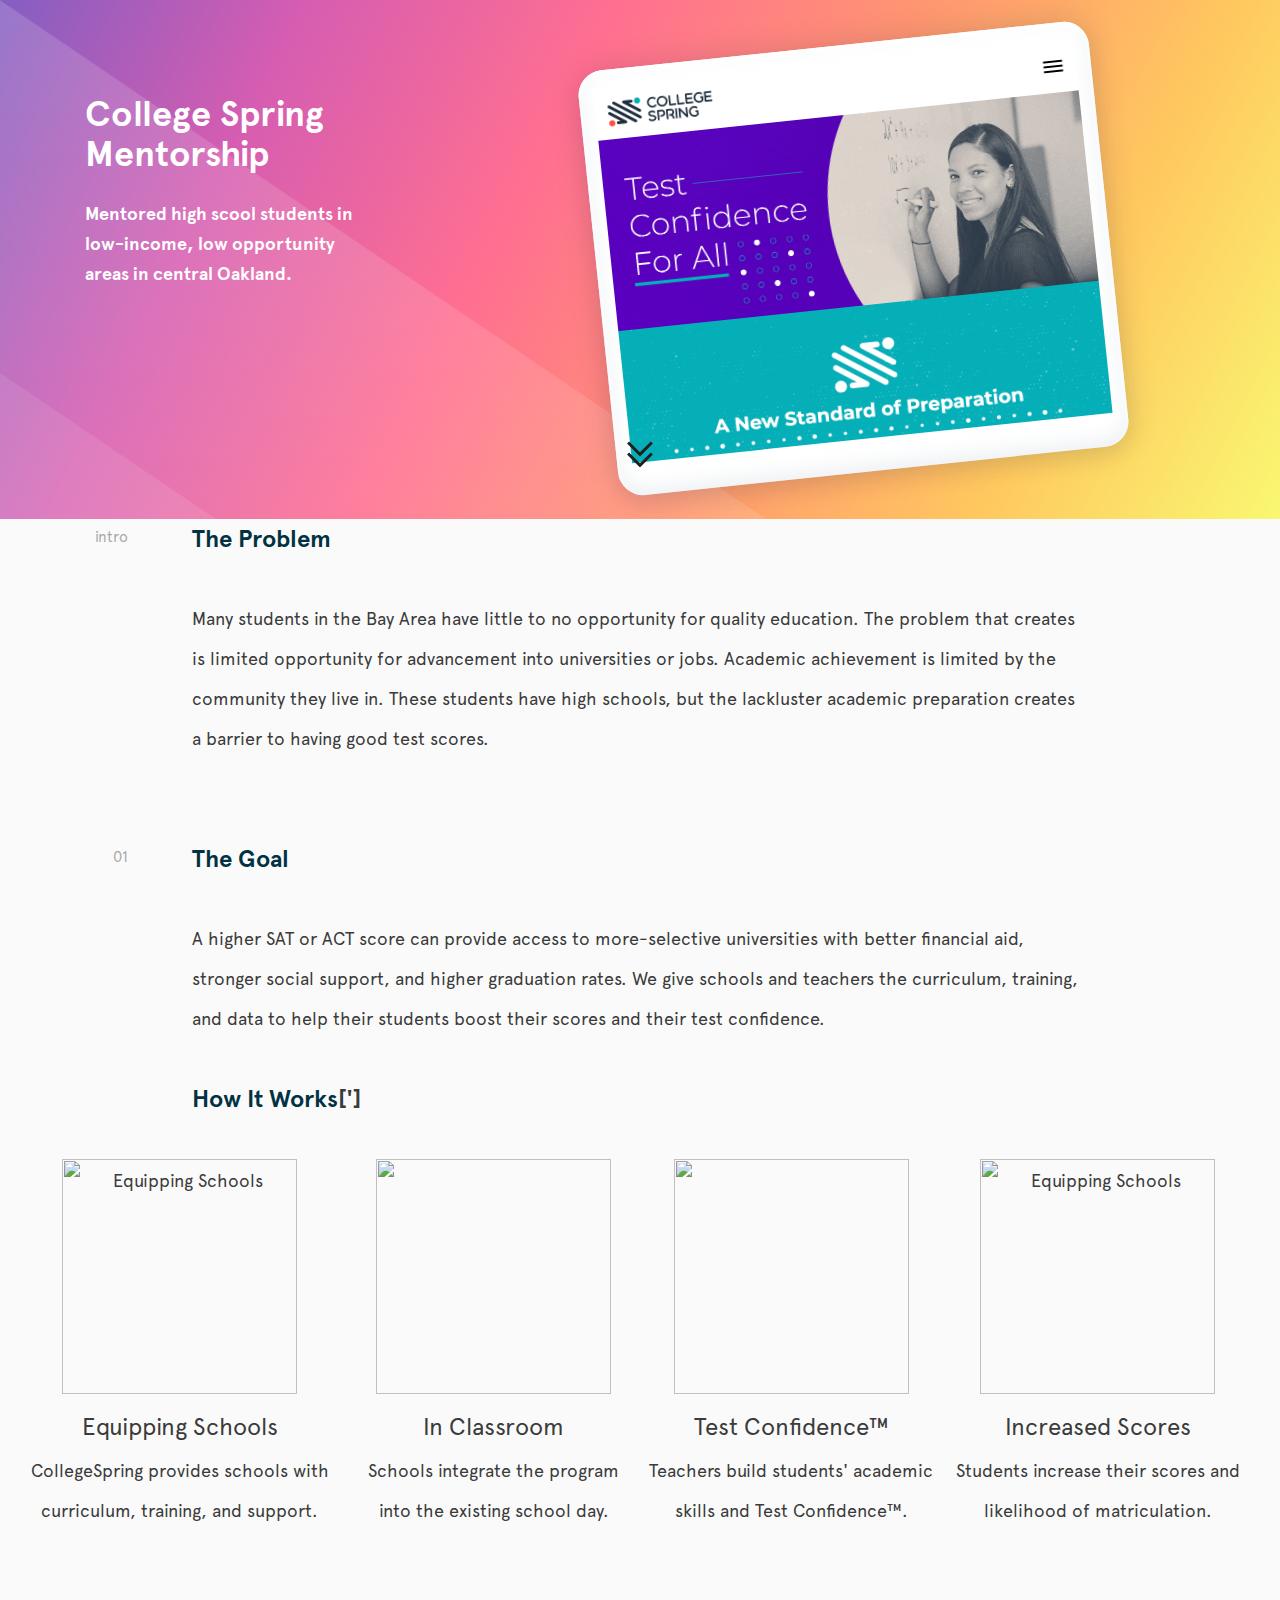
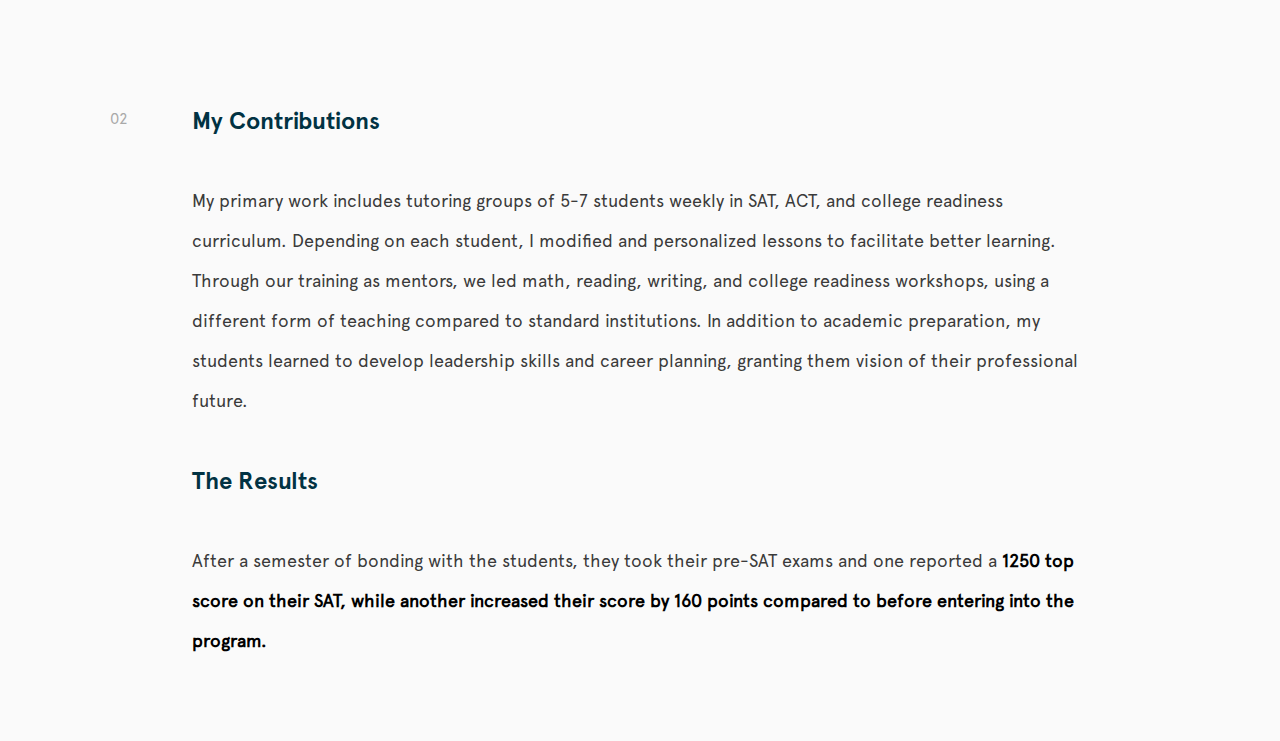
==== commit 54115960: "fresh start finished tss" ====
--- a/projects/collegeSpring/index.html
+++ b/projects/collegeSpring/index.html
@@ -131,7 +131,7 @@
                 </span>
                 
                 <span>  
-                    <b>How It Works</b>
+                    <b>How It Works</b>[']
                     <br><br>
                 <div class="section-content">
                     <span>
